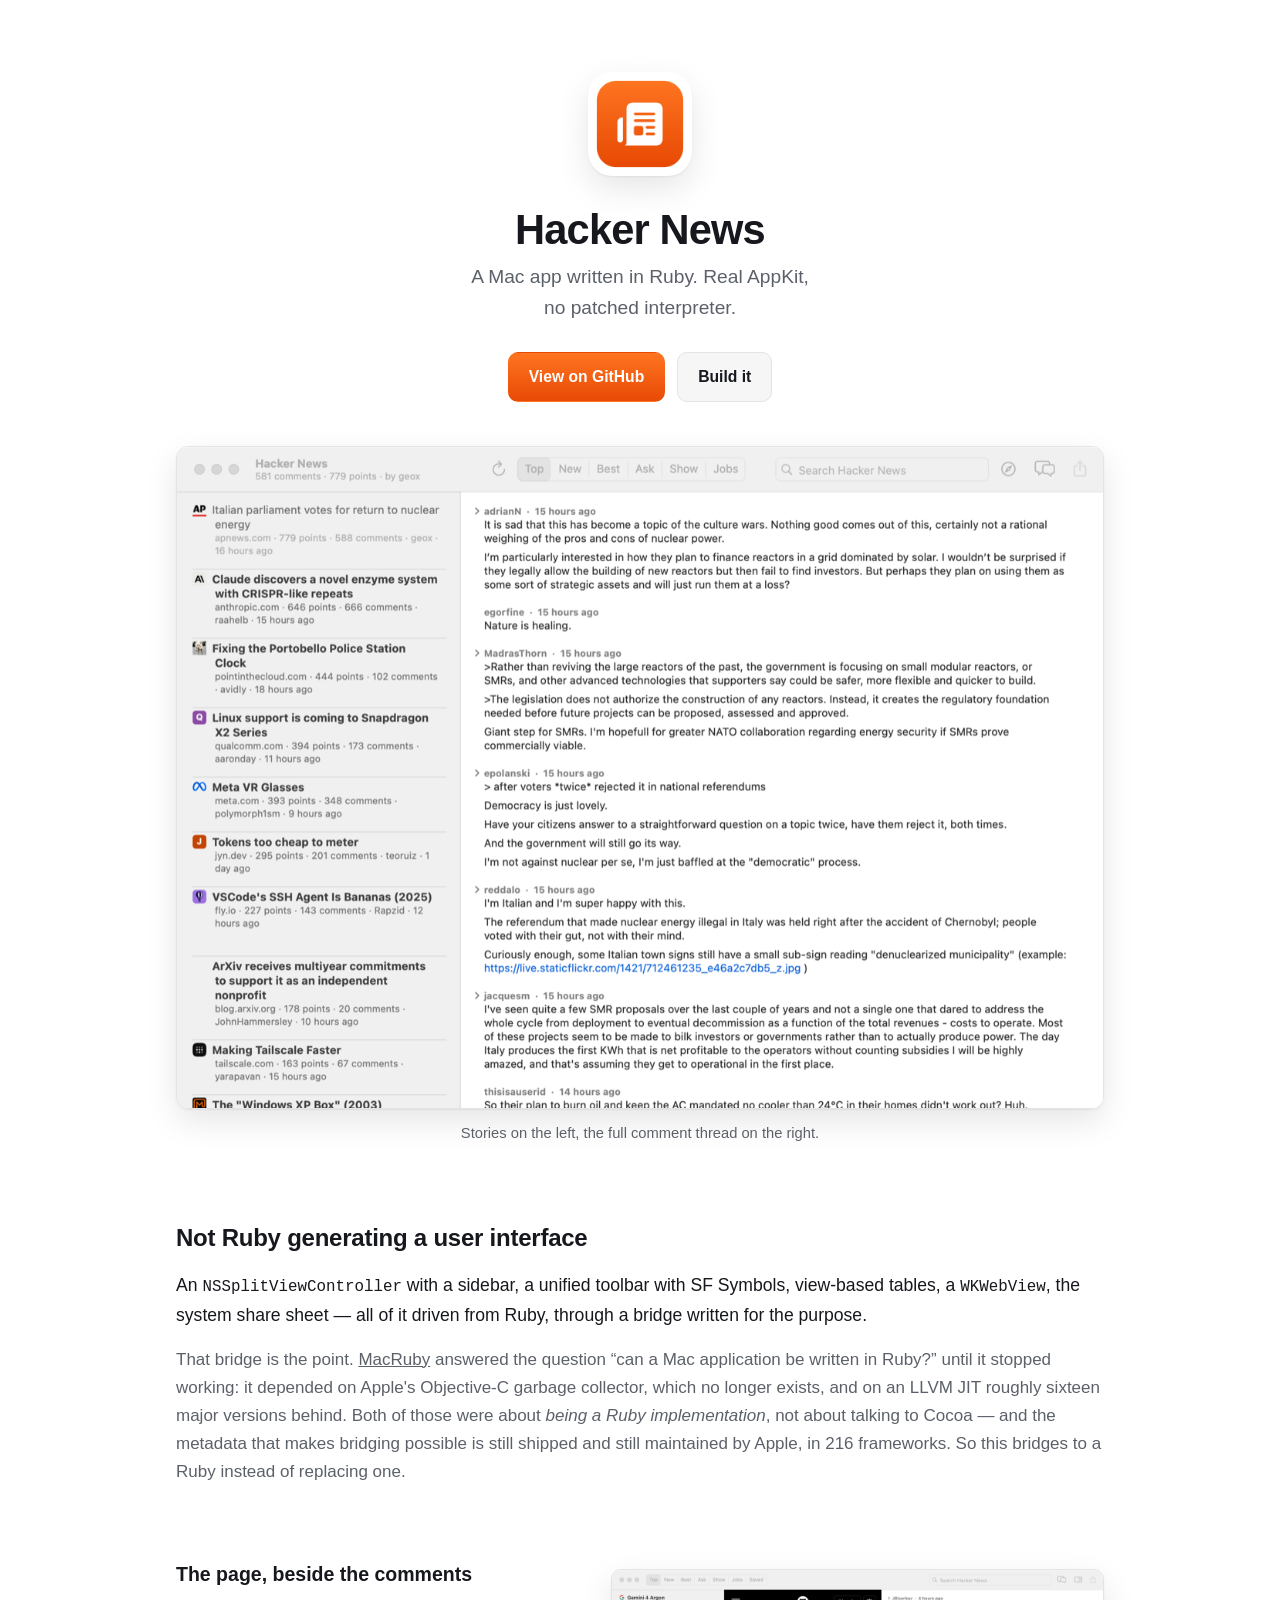
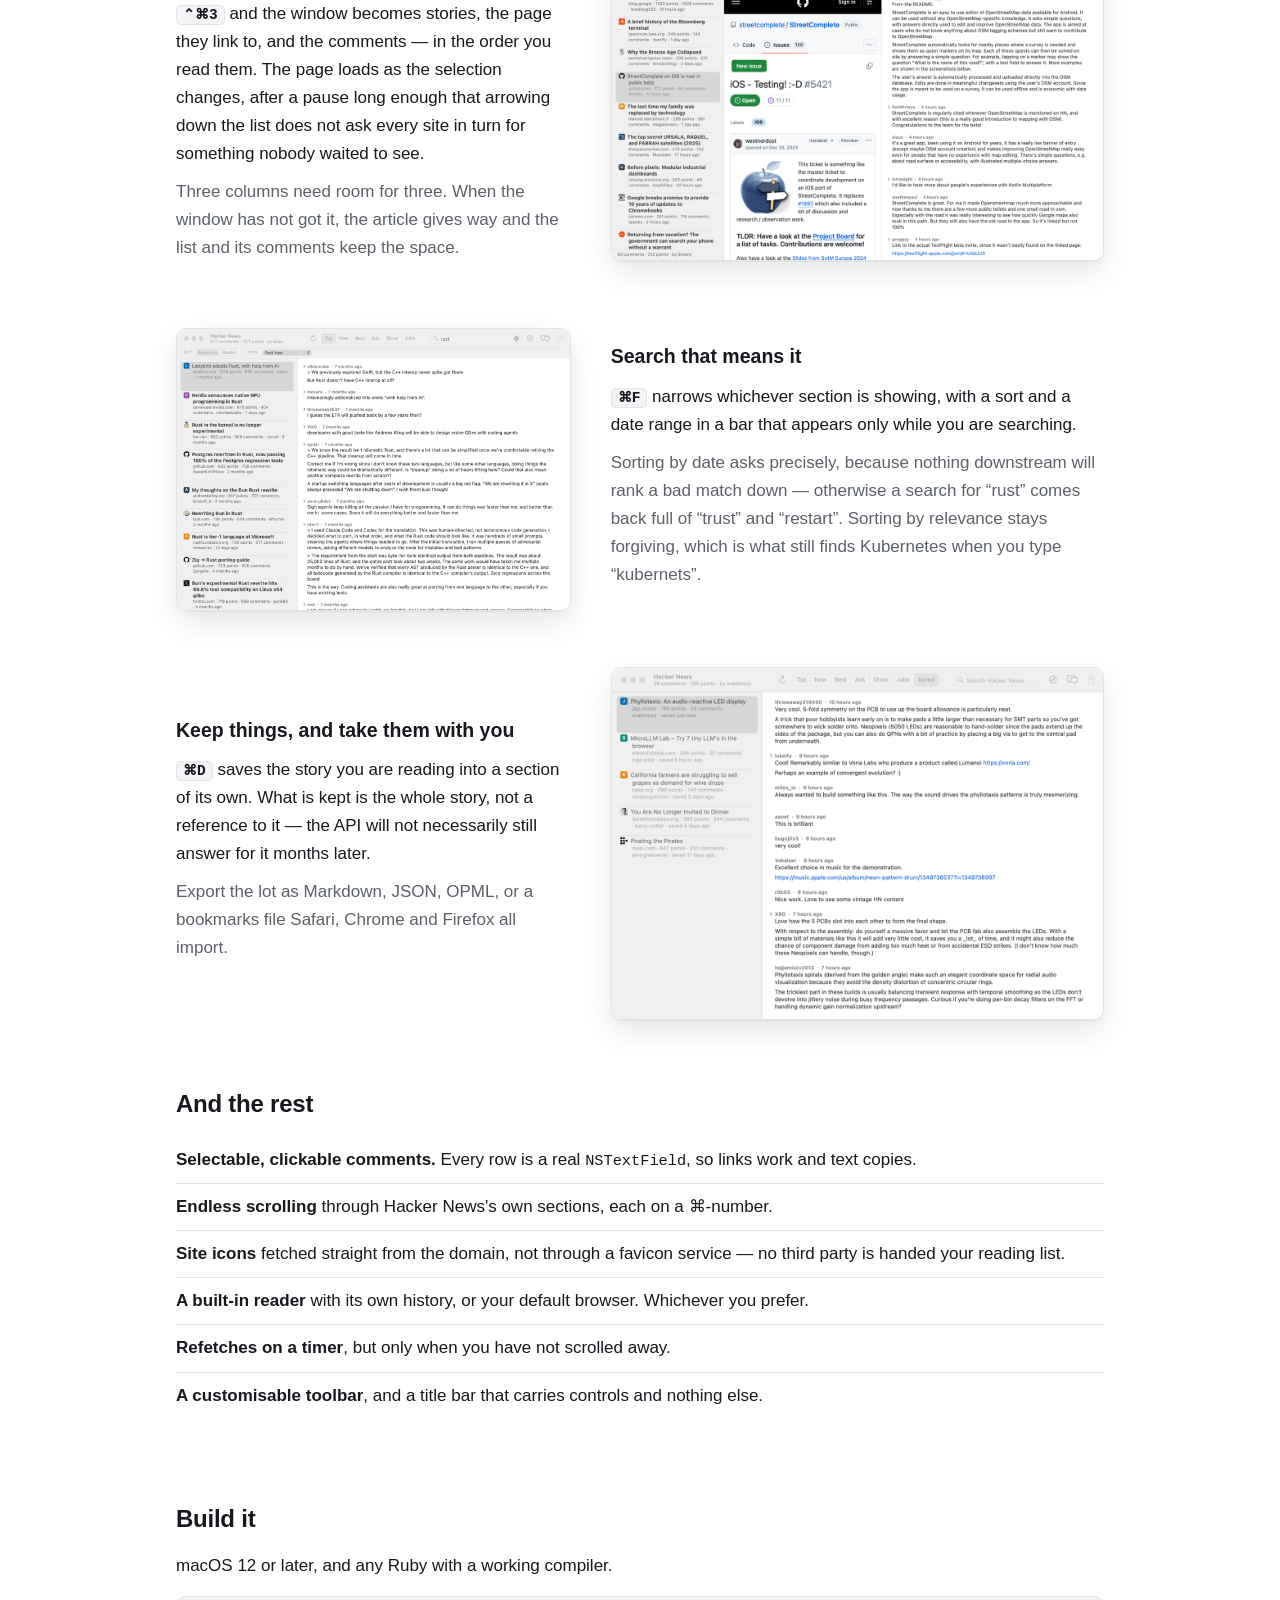
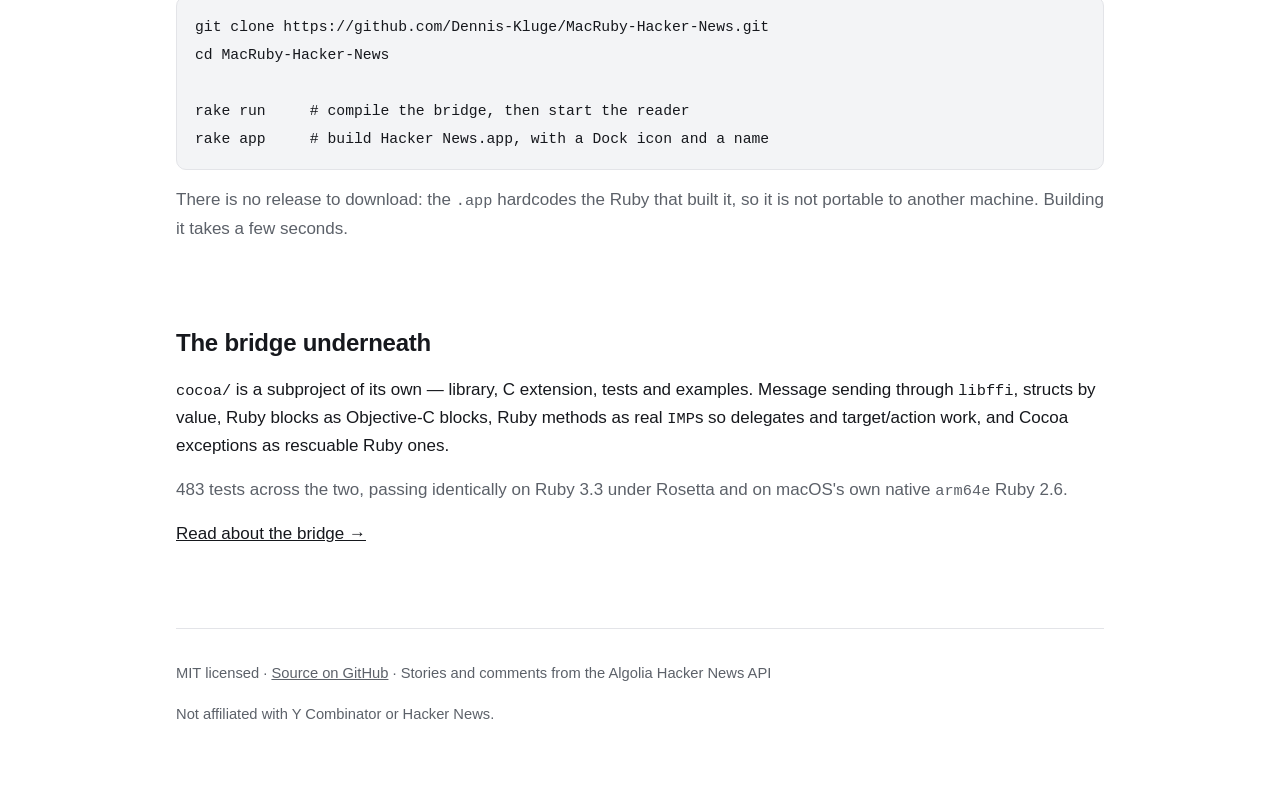
==== docs/index.html @ ddf241d7 "Add a small site for GitHub Pages One page, no build step, served from docs/ -- which already held t" ====
<!DOCTYPE html>
<html lang="en">
<head>
<meta charset="utf-8">
<meta name="viewport" content="width=device-width, initial-scale=1">
<title>Hacker News — a Mac app written in Ruby</title>
<meta name="description" content="A Hacker News reader for macOS written in Ruby: real AppKit through a Cocoa bridge built for it, on stock CRuby.">
<link rel="icon" href="img/icon-64.png" sizes="64x64">
<link rel="apple-touch-icon" href="img/icon-180.png">
<meta property="og:title" content="Hacker News — a Mac app written in Ruby">
<meta property="og:description" content="Real AppKit, driven from Ruby through a Cocoa bridge built for it. No patched interpreter.">
<meta property="og:image" content="https://dennis-kluge.github.io/MacRuby-Hacker-News/img/hackernews.png">
<meta property="og:type" content="website">
<style>
  :root {
    --orange-top: #FF7521;
    --orange-bottom: #E84A05;
    --bg: #ffffff;
    --bg-soft: #f6f6f7;
    --ink: #16181d;
    --ink-soft: #5c6169;
    --rule: #e3e4e8;
    --code-bg: #f3f4f6;
    --shadow: 0 1px 2px rgba(0,0,0,.06), 0 12px 32px rgba(0,0,0,.10);
  }
  @media (prefers-color-scheme: dark) {
    :root {
      --bg: #16181d;
      --bg-soft: #1d2026;
      --ink: #eceef2;
      --ink-soft: #9aa0ab;
      --rule: #2b2f37;
      --code-bg: #22262d;
      --shadow: 0 1px 2px rgba(0,0,0,.4), 0 16px 40px rgba(0,0,0,.45);
    }
  }
  * { box-sizing: border-box; }
  html { -webkit-text-size-adjust: 100%; }
  body {
    margin: 0;
    background: var(--bg);
    color: var(--ink);
    font: 17px/1.65 ui-sans-serif, -apple-system, "SF Pro Text", "Helvetica Neue", Arial, sans-serif;
    -webkit-font-smoothing: antialiased;
  }
  .wrap { max-width: 960px; margin: 0 auto; padding: 0 16px; }
  a { color: inherit; }

  /* ---- hero ---- */
  header { padding: 72px 0 8px; text-align: center; }
  .icon { width: 104px; height: 104px; border-radius: 23%; box-shadow: var(--shadow); }
  h1 { font-size: 2.6rem; line-height: 1.1; margin: 22px 0 8px; letter-spacing: -.02em; }
  .tagline { font-size: 1.2rem; color: var(--ink-soft); margin: 0 auto; max-width: 34ch; }
  .actions { display: flex; gap: 12px; justify-content: center; flex-wrap: wrap; margin: 28px 0 0; }
  .btn {
    display: inline-block; padding: 11px 20px; border-radius: 10px;
    text-decoration: none; font-weight: 600; font-size: .98rem; border: 1px solid transparent;
  }
  .btn-primary {
    color: #fff;
    background: linear-gradient(180deg, var(--orange-top), var(--orange-bottom));
  }
  .btn-secondary { border-color: var(--rule); background: var(--bg-soft); }

  figure { margin: 44px 0 0; }
  figure img {
    width: 100%; height: auto; display: block;
    border-radius: 12px; border: 1px solid var(--rule); box-shadow: var(--shadow);
  }
  figcaption { color: var(--ink-soft); font-size: .92rem; margin-top: 12px; text-align: center; }

  /* ---- sections ---- */
  section { padding: 64px 0 0; }
  h2 { font-size: 1.5rem; margin: 0 0 14px; letter-spacing: -.01em; }
  p { margin: 0 0 16px; }
  .lede { font-size: 1.1rem; }
  .muted { color: var(--ink-soft); }

  .feature { display: grid; gap: 28px; align-items: center; padding: 56px 0 0; }
  @media (min-width: 760px) {
    .feature { grid-template-columns: 1fr 1.25fr; gap: 40px; }
    .feature.flip .text { order: 2; }
  }
  .feature h3 { font-size: 1.22rem; margin: 0 0 10px; }
  .feature p { margin: 0 0 10px; }
  .feature img {
    width: 100%; height: auto; display: block;
    border-radius: 10px; border: 1px solid var(--rule); box-shadow: var(--shadow);
  }

  kbd {
    font: 600 .85em ui-monospace, SFMono-Regular, Menlo, monospace;
    background: var(--code-bg); border: 1px solid var(--rule);
    border-radius: 5px; padding: 1px 6px; white-space: nowrap;
  }
  pre {
    background: var(--code-bg); border: 1px solid var(--rule); border-radius: 10px;
    padding: 16px 18px; overflow-x: auto; margin: 0 0 16px;
  }
  code { font: .9em/1.6 ui-monospace, SFMono-Regular, Menlo, monospace; }
  pre code { font-size: .92rem; }

  ul.plain { list-style: none; padding: 0; margin: 0 0 16px; }
  ul.plain li { padding: 9px 0; border-bottom: 1px solid var(--rule); }
  ul.plain li:last-child { border-bottom: 0; }

  footer {
    margin-top: 80px; padding: 32px 0 56px;
    border-top: 1px solid var(--rule); color: var(--ink-soft); font-size: .92rem;
  }
  footer a { color: var(--ink-soft); }
</style>
</head>
<body>

<div class="wrap">

  <header>
    <img class="icon" src="img/icon-512.png" alt="" width="104" height="104">
    <h1>Hacker News</h1>
    <p class="tagline">A Mac app written in Ruby. Real AppKit, no patched interpreter.</p>
    <div class="actions">
      <a class="btn btn-primary" href="https://github.com/Dennis-Kluge/MacRuby-Hacker-News">View on GitHub</a>
      <a class="btn btn-secondary" href="#build">Build it</a>
    </div>

    <figure>
      <img src="img/hackernews.png" alt="The reader: stories on the left, the full comment thread on the right."
           width="1200" height="858">
      <figcaption>Stories on the left, the full comment thread on the right.</figcaption>
    </figure>
  </header>

  <section>
    <h2>Not Ruby generating a user interface</h2>
    <p class="lede">
      An <code>NSSplitViewController</code> with a sidebar, a unified toolbar with SF
      Symbols, view-based tables, a <code>WKWebView</code>, the system share sheet —
      all of it driven from Ruby, through a bridge written for the purpose.
    </p>
    <p class="muted">
      That bridge is the point. <a href="https://github.com/macruby/macruby">MacRuby</a>
      answered the question “can a Mac application be written in Ruby?” until it stopped
      working: it depended on Apple's Objective-C garbage collector, which no longer
      exists, and on an LLVM JIT roughly sixteen major versions behind. Both of those
      were about <em>being a Ruby implementation</em>, not about talking to Cocoa — and
      the metadata that makes bridging possible is still shipped and still maintained by
      Apple, in 216 frameworks. So this bridges to a Ruby instead of replacing one.
    </p>
  </section>

  <div class="feature">
    <div class="text">
      <h3>The page, beside the comments</h3>
      <p>
        <kbd>⌃⌘3</kbd> and the window becomes stories, the page they link to, and the
        comments — in the order you read them. The page loads as the selection changes,
        after a pause long enough that arrowing down the list does not ask every site in
        turn for something nobody waited to see.
      </p>
      <p class="muted">
        Three columns need room for three. When the window has not got it, the article
        gives way and the list and its comments keep the space.
      </p>
    </div>
    <img src="img/hackernews_three_column.png" loading="lazy"
         alt="Three columns: the story list, a GitHub page, and the comment thread."
         width="1200" height="707">
  </div>

  <div class="feature flip">
    <div class="text">
      <h3>Search that means it</h3>
      <p>
        <kbd>⌘F</kbd> narrows whichever section is showing, with a sort and a date range
        in a bar that appears only while you are searching.
      </p>
      <p class="muted">
        Sorting by date asks precisely, because nothing downstream will rank a bad match
        down — otherwise a search for “rust” comes back full of “trust” and “restart”.
        Sorting by relevance stays forgiving, which is what still finds Kubernetes when
        you type “kubernets”.
      </p>
    </div>
    <img src="img/hackernews_search.png" loading="lazy"
         alt="Search results with a filter bar for sort order and date range."
         width="1200" height="858">
  </div>

  <div class="feature">
    <div class="text">
      <h3>Keep things, and take them with you</h3>
      <p>
        <kbd>⌘D</kbd> saves the story you are reading into a section of its own. What is
        kept is the whole story, not a reference to it — the API will not necessarily
        still answer for it months later.
      </p>
      <p class="muted">
        Export the lot as Markdown, JSON, OPML, or a bookmarks file Safari, Chrome and
        Firefox all import.
      </p>
    </div>
    <img src="img/hackernews_saved.png" loading="lazy"
         alt="The Saved section, each row showing when it was saved."
         width="1200" height="858">
  </div>

  <section>
    <h2>And the rest</h2>
    <ul class="plain">
      <li><strong>Selectable, clickable comments.</strong> Every row is a real <code>NSTextField</code>, so links work and text copies.</li>
      <li><strong>Endless scrolling</strong> through Hacker News's own sections, each on a ⌘-number.</li>
      <li><strong>Site icons</strong> fetched straight from the domain, not through a favicon service — no third party is handed your reading list.</li>
      <li><strong>A built-in reader</strong> with its own history, or your default browser. Whichever you prefer.</li>
      <li><strong>Refetches on a timer</strong>, but only when you have not scrolled away.</li>
      <li><strong>A customisable toolbar</strong>, and a title bar that carries controls and nothing else.</li>
    </ul>
  </section>

  <section id="build">
    <h2>Build it</h2>
    <p>macOS 12 or later, and any Ruby with a working compiler.</p>
<pre><code>git clone https://github.com/Dennis-Kluge/MacRuby-Hacker-News.git
cd MacRuby-Hacker-News

rake run     # compile the bridge, then start the reader
rake app     # build Hacker News.app, with a Dock icon and a name</code></pre>
    <p class="muted">
      There is no release to download: the <code>.app</code> hardcodes the Ruby that
      built it, so it is not portable to another machine. Building it takes a few
      seconds.
    </p>
  </section>

  <section>
    <h2>The bridge underneath</h2>
    <p>
      <code>cocoa/</code> is a subproject of its own — library, C extension, tests and
      examples. Message sending through <code>libffi</code>, structs by value, Ruby
      blocks as Objective-C blocks, Ruby methods as real <code>IMP</code>s so delegates
      and target/action work, and Cocoa exceptions as rescuable Ruby ones.
    </p>
    <p class="muted">
      483 tests across the two, passing identically on Ruby 3.3 under Rosetta and on
      macOS's own native <code>arm64e</code> Ruby 2.6.
    </p>
    <p>
      <a href="https://github.com/Dennis-Kluge/MacRuby-Hacker-News/tree/main/cocoa">Read about the bridge →</a>
    </p>
  </section>

  <footer>
    <p>
      MIT licensed ·
      <a href="https://github.com/Dennis-Kluge/MacRuby-Hacker-News">Source on GitHub</a> ·
      Stories and comments from the Algolia Hacker News API
    </p>
    <p>Not affiliated with Y Combinator or Hacker News.</p>
  </footer>

</div>
</body>
</html>
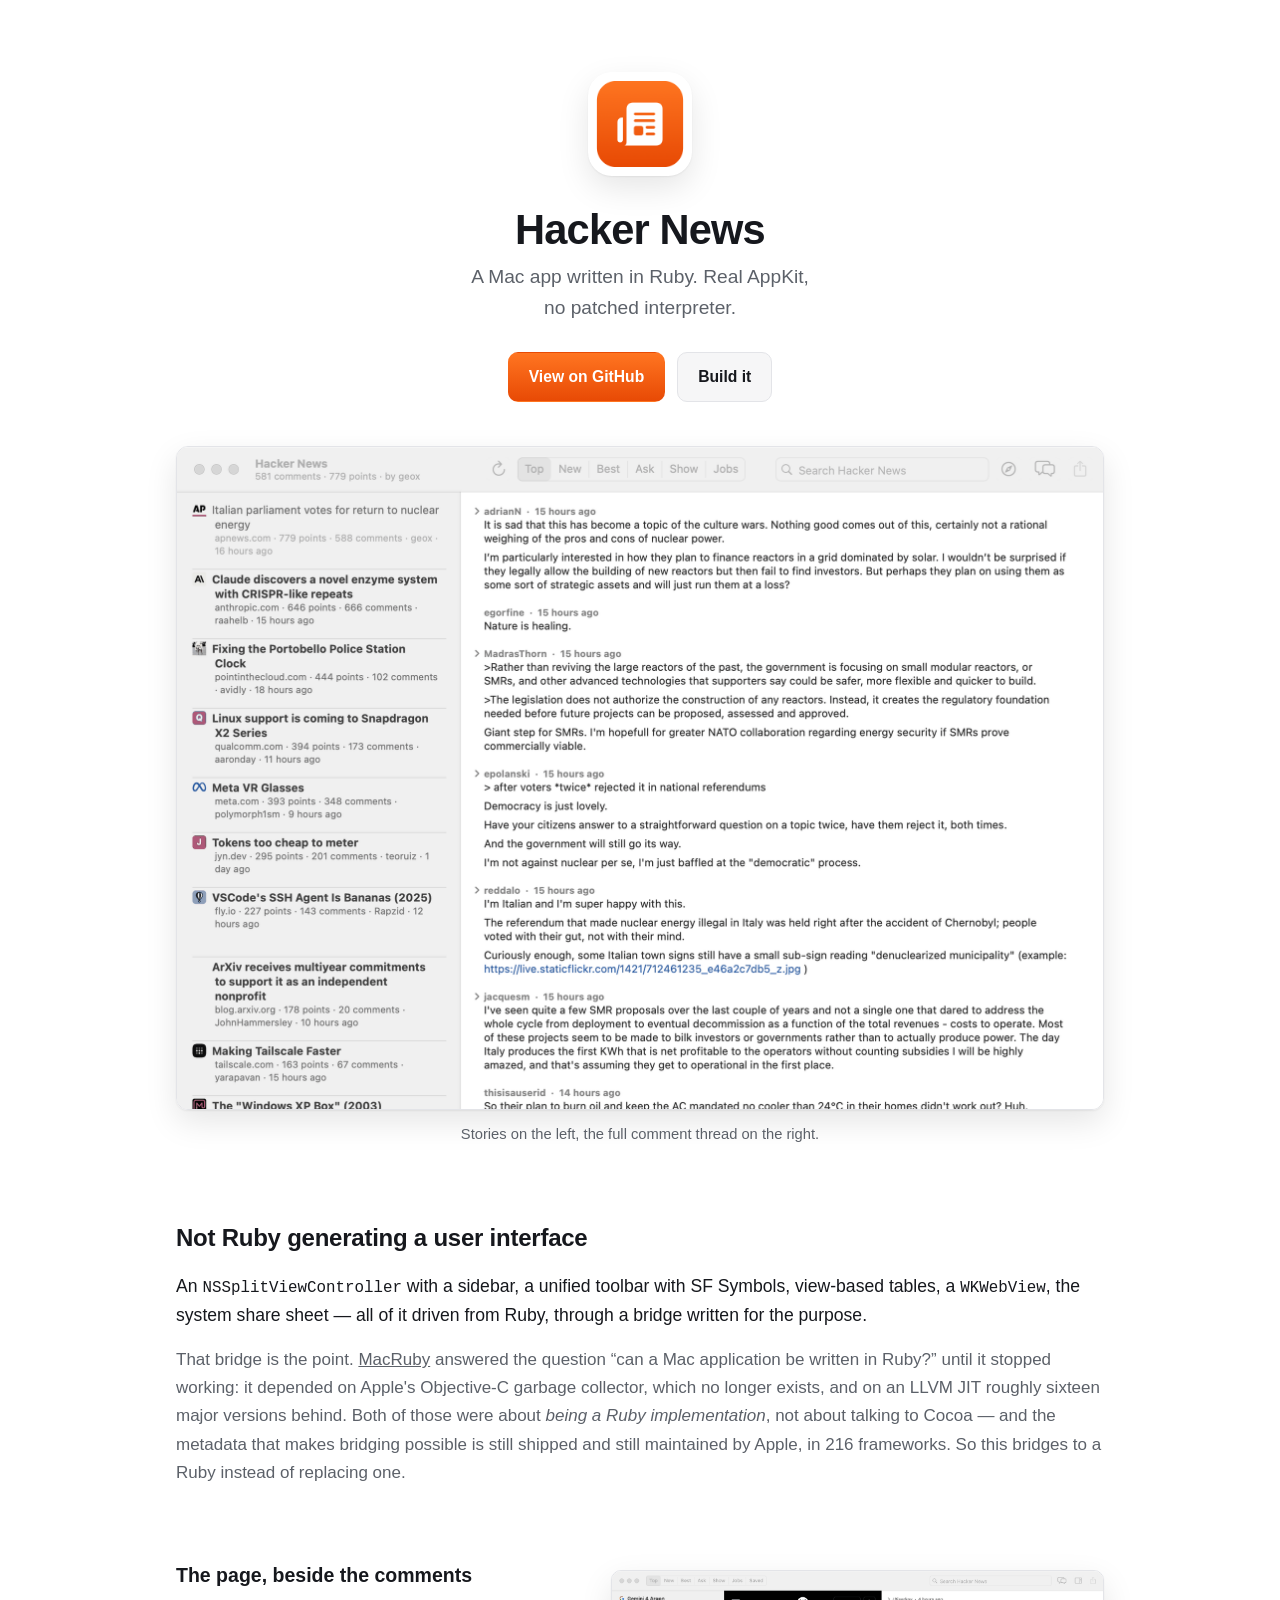
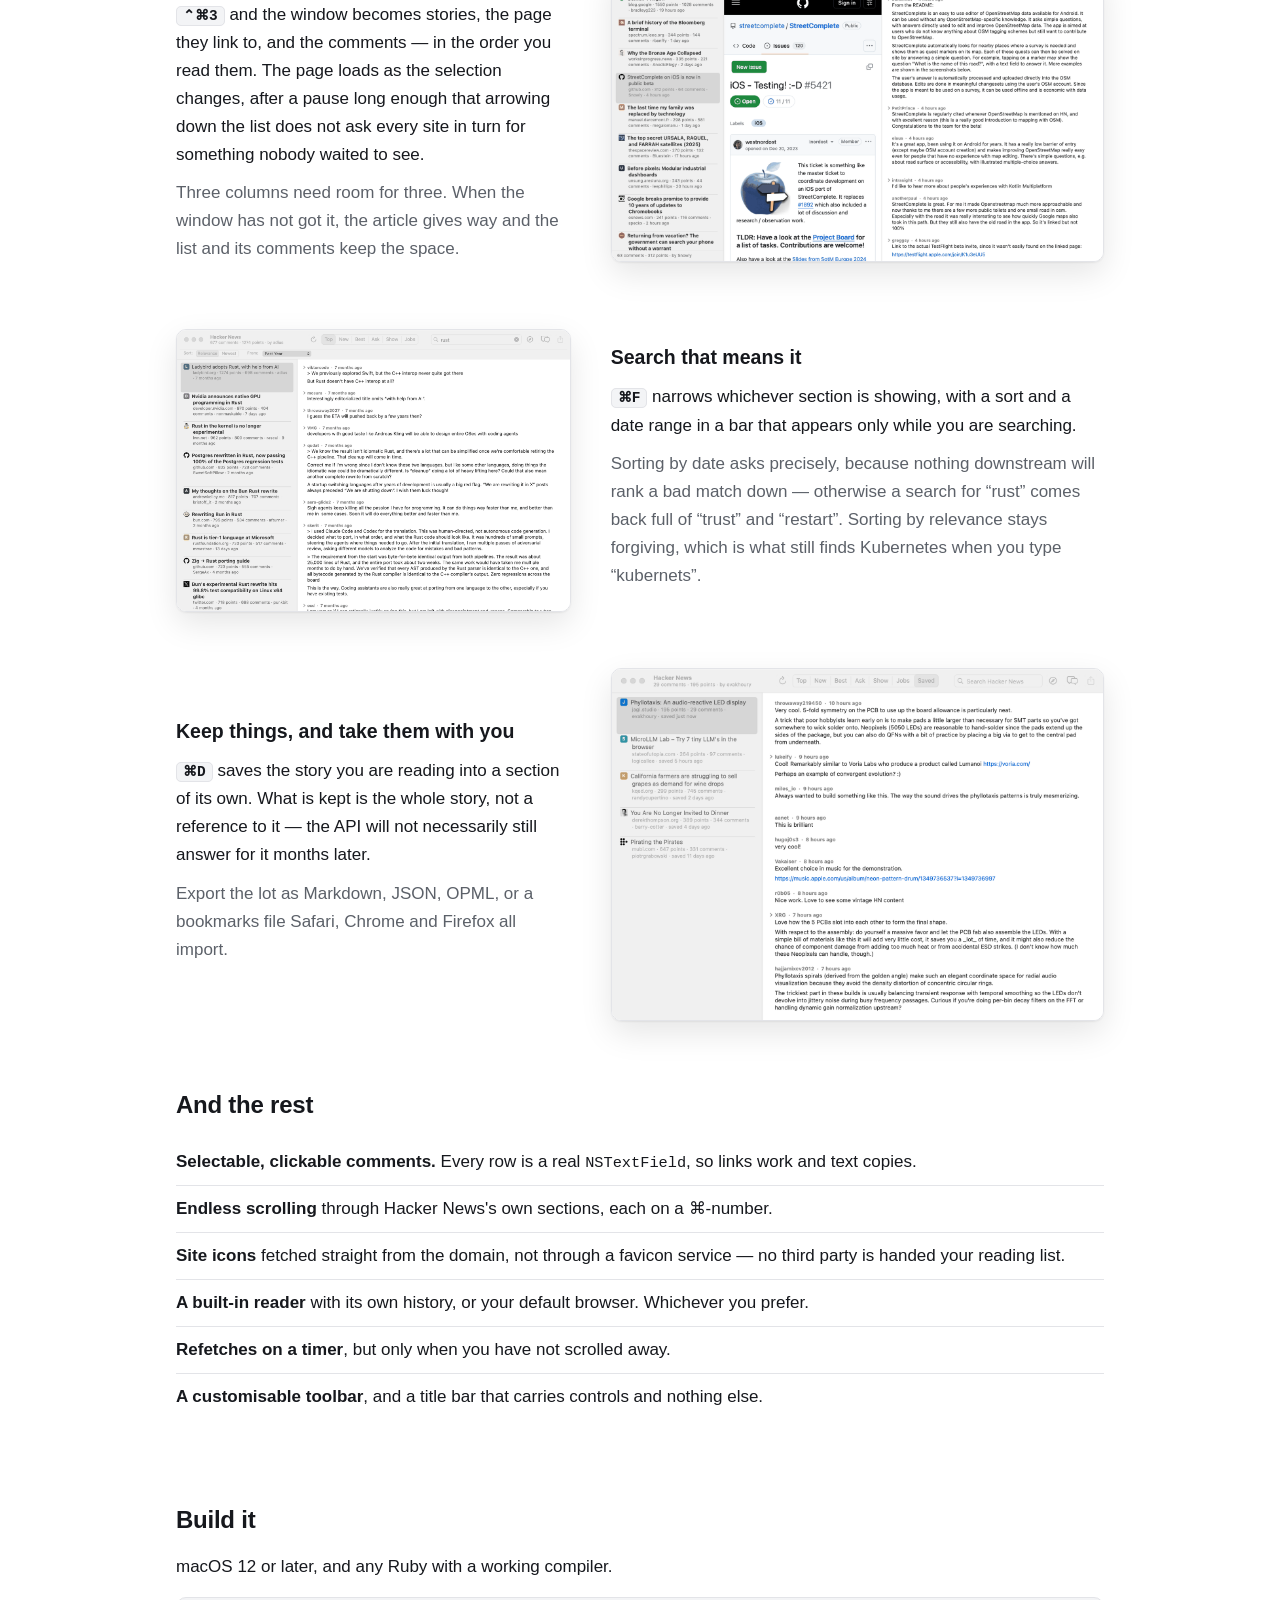
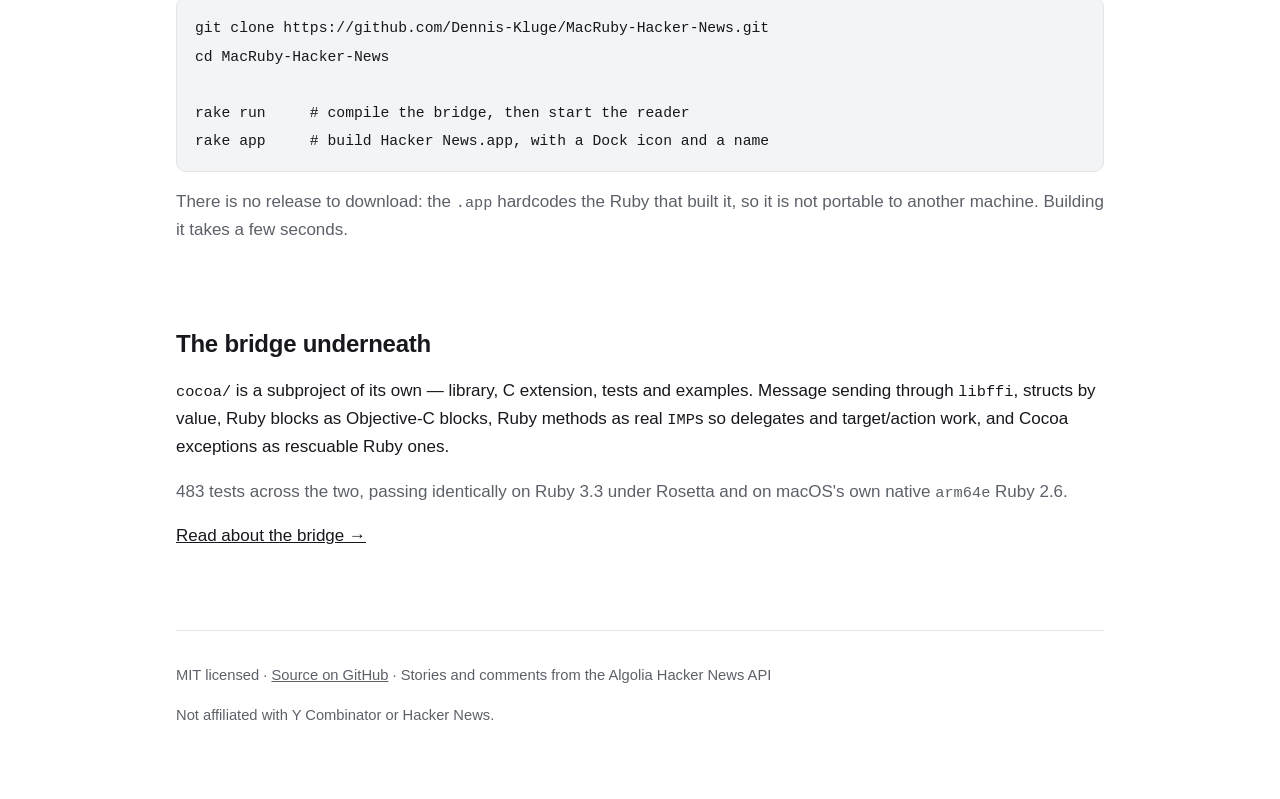
==== commit f56bb5c1: "Serve the screenshots at the density the screen actually has The hero was soft, and it was my own op" ====
--- a/docs/index.html
+++ b/docs/index.html
@@ -116,7 +116,7 @@
 <div class="wrap">
 
   <header>
-    <img class="icon" src="img/icon-512.png" alt="" width="104" height="104">
+    <img class="icon" src="img/icon-256.png" alt="" width="104" height="104">
     <h1>Hacker News</h1>
     <p class="tagline">A Mac app written in Ruby. Real AppKit, no patched interpreter.</p>
     <div class="actions">
@@ -126,7 +126,7 @@
 
     <figure>
       <img src="img/hackernews.png" alt="The reader: stories on the left, the full comment thread on the right."
-           width="1200" height="858">
+           width="1860" height="1330">
       <figcaption>Stories on the left, the full comment thread on the right.</figcaption>
     </figure>
   </header>
@@ -165,7 +165,7 @@
     </div>
     <img src="img/hackernews_three_column.png" loading="lazy"
          alt="Three columns: the story list, a GitHub page, and the comment thread."
-         width="1200" height="707">
+         width="1500" height="884">
   </div>
 
   <div class="feature flip">
@@ -184,7 +184,7 @@
     </div>
     <img src="img/hackernews_search.png" loading="lazy"
          alt="Search results with a filter bar for sort order and date range."
-         width="1200" height="858">
+         width="1500" height="1072">
   </div>
 
   <div class="feature">
@@ -202,7 +202,7 @@
     </div>
     <img src="img/hackernews_saved.png" loading="lazy"
          alt="The Saved section, each row showing when it was saved."
-         width="1200" height="858">
+         width="1500" height="1072">
   </div>
 
   <section>
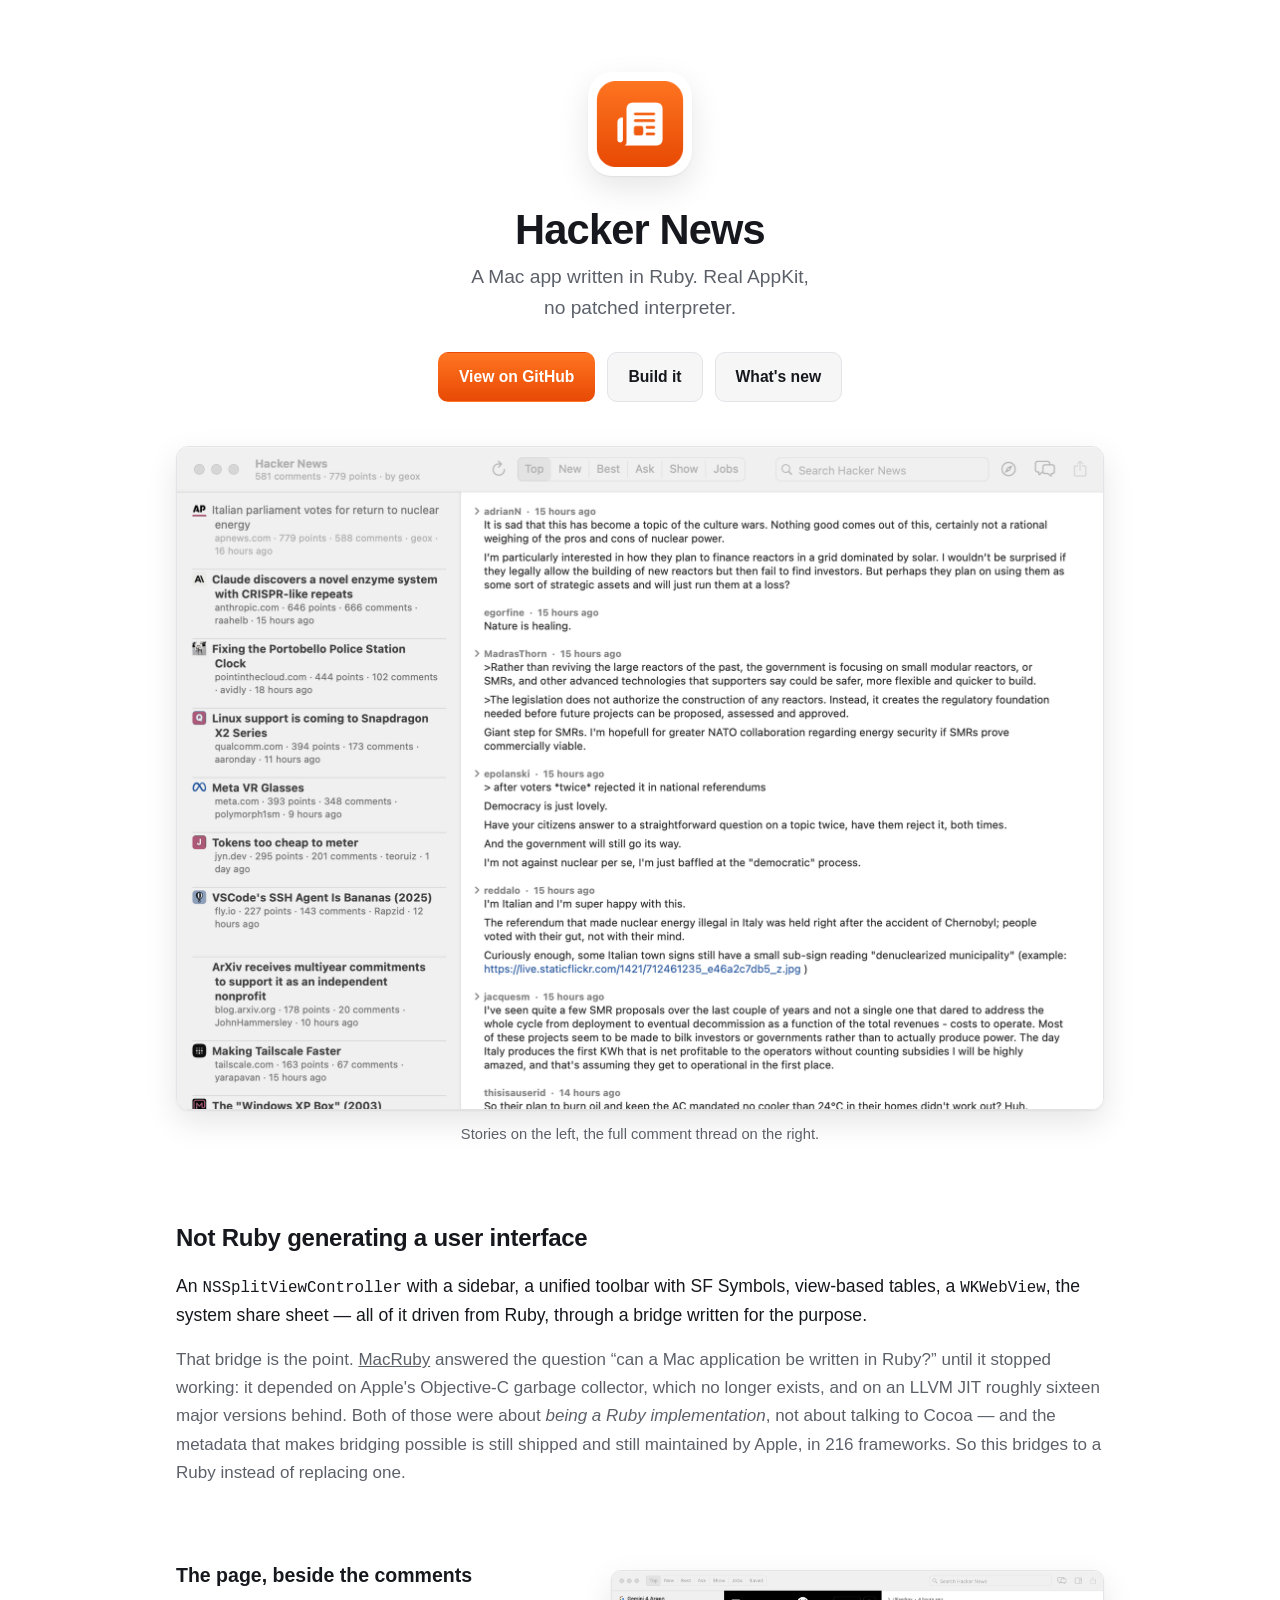
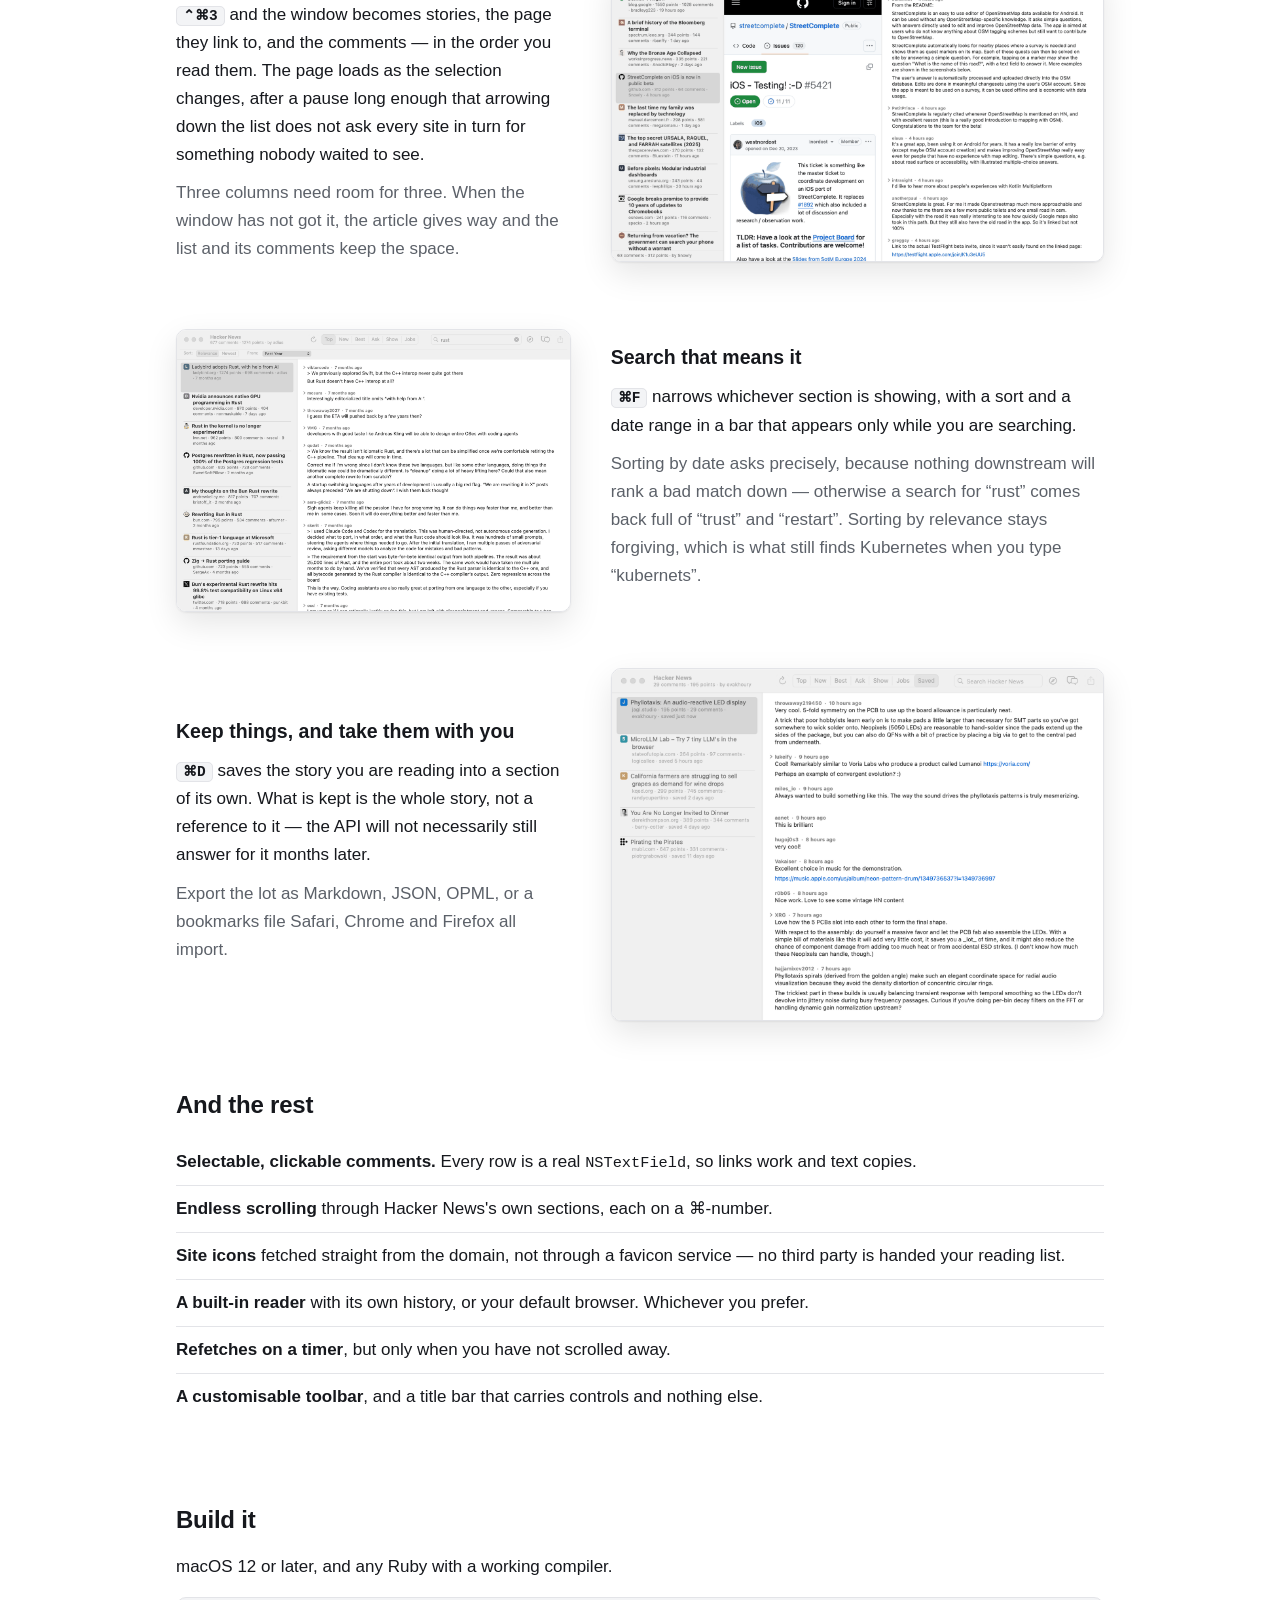
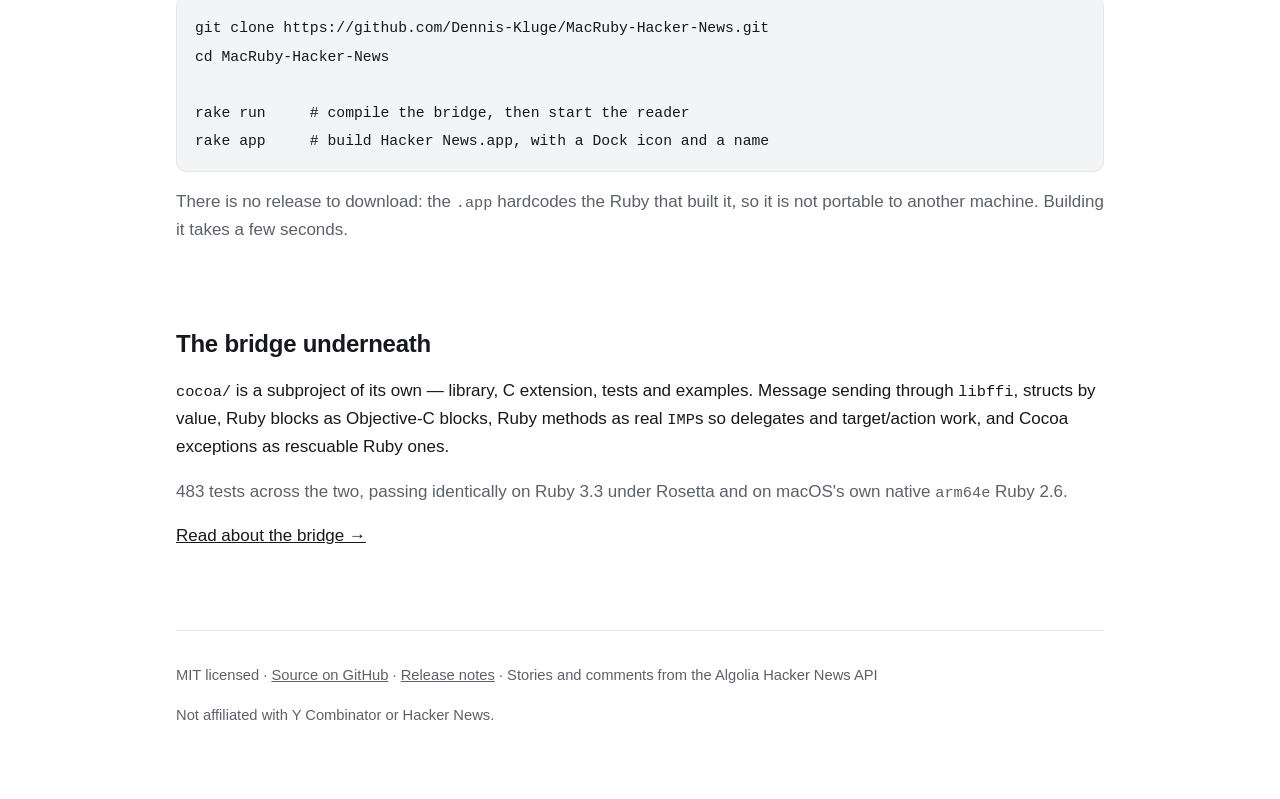
==== commit 78e16477: "Put the release notes on the site, generated from the changelog The site said nothing about what cha" ====
--- a/docs/index.html
+++ b/docs/index.html
@@ -11,105 +11,7 @@
 <meta property="og:description" content="Real AppKit, driven from Ruby through a Cocoa bridge built for it. No patched interpreter.">
 <meta property="og:image" content="https://dennis-kluge.github.io/MacRuby-Hacker-News/img/hackernews.png">
 <meta property="og:type" content="website">
-<style>
-  :root {
-    --orange-top: #FF7521;
-    --orange-bottom: #E84A05;
-    --bg: #ffffff;
-    --bg-soft: #f6f6f7;
-    --ink: #16181d;
-    --ink-soft: #5c6169;
-    --rule: #e3e4e8;
-    --code-bg: #f3f4f6;
-    --shadow: 0 1px 2px rgba(0,0,0,.06), 0 12px 32px rgba(0,0,0,.10);
-  }
-  @media (prefers-color-scheme: dark) {
-    :root {
-      --bg: #16181d;
-      --bg-soft: #1d2026;
-      --ink: #eceef2;
-      --ink-soft: #9aa0ab;
-      --rule: #2b2f37;
-      --code-bg: #22262d;
-      --shadow: 0 1px 2px rgba(0,0,0,.4), 0 16px 40px rgba(0,0,0,.45);
-    }
-  }
-  * { box-sizing: border-box; }
-  html { -webkit-text-size-adjust: 100%; }
-  body {
-    margin: 0;
-    background: var(--bg);
-    color: var(--ink);
-    font: 17px/1.65 ui-sans-serif, -apple-system, "SF Pro Text", "Helvetica Neue", Arial, sans-serif;
-    -webkit-font-smoothing: antialiased;
-  }
-  .wrap { max-width: 960px; margin: 0 auto; padding: 0 16px; }
-  a { color: inherit; }
-
-  /* ---- hero ---- */
-  header { padding: 72px 0 8px; text-align: center; }
-  .icon { width: 104px; height: 104px; border-radius: 23%; box-shadow: var(--shadow); }
-  h1 { font-size: 2.6rem; line-height: 1.1; margin: 22px 0 8px; letter-spacing: -.02em; }
-  .tagline { font-size: 1.2rem; color: var(--ink-soft); margin: 0 auto; max-width: 34ch; }
-  .actions { display: flex; gap: 12px; justify-content: center; flex-wrap: wrap; margin: 28px 0 0; }
-  .btn {
-    display: inline-block; padding: 11px 20px; border-radius: 10px;
-    text-decoration: none; font-weight: 600; font-size: .98rem; border: 1px solid transparent;
-  }
-  .btn-primary {
-    color: #fff;
-    background: linear-gradient(180deg, var(--orange-top), var(--orange-bottom));
-  }
-  .btn-secondary { border-color: var(--rule); background: var(--bg-soft); }
-
-  figure { margin: 44px 0 0; }
-  figure img {
-    width: 100%; height: auto; display: block;
-    border-radius: 12px; border: 1px solid var(--rule); box-shadow: var(--shadow);
-  }
-  figcaption { color: var(--ink-soft); font-size: .92rem; margin-top: 12px; text-align: center; }
-
-  /* ---- sections ---- */
-  section { padding: 64px 0 0; }
-  h2 { font-size: 1.5rem; margin: 0 0 14px; letter-spacing: -.01em; }
-  p { margin: 0 0 16px; }
-  .lede { font-size: 1.1rem; }
-  .muted { color: var(--ink-soft); }
-
-  .feature { display: grid; gap: 28px; align-items: center; padding: 56px 0 0; }
-  @media (min-width: 760px) {
-    .feature { grid-template-columns: 1fr 1.25fr; gap: 40px; }
-    .feature.flip .text { order: 2; }
-  }
-  .feature h3 { font-size: 1.22rem; margin: 0 0 10px; }
-  .feature p { margin: 0 0 10px; }
-  .feature img {
-    width: 100%; height: auto; display: block;
-    border-radius: 10px; border: 1px solid var(--rule); box-shadow: var(--shadow);
-  }
-
-  kbd {
-    font: 600 .85em ui-monospace, SFMono-Regular, Menlo, monospace;
-    background: var(--code-bg); border: 1px solid var(--rule);
-    border-radius: 5px; padding: 1px 6px; white-space: nowrap;
-  }
-  pre {
-    background: var(--code-bg); border: 1px solid var(--rule); border-radius: 10px;
-    padding: 16px 18px; overflow-x: auto; margin: 0 0 16px;
-  }
-  code { font: .9em/1.6 ui-monospace, SFMono-Regular, Menlo, monospace; }
-  pre code { font-size: .92rem; }
-
-  ul.plain { list-style: none; padding: 0; margin: 0 0 16px; }
-  ul.plain li { padding: 9px 0; border-bottom: 1px solid var(--rule); }
-  ul.plain li:last-child { border-bottom: 0; }
-
-  footer {
-    margin-top: 80px; padding: 32px 0 56px;
-    border-top: 1px solid var(--rule); color: var(--ink-soft); font-size: .92rem;
-  }
-  footer a { color: var(--ink-soft); }
-</style>
+<link rel="stylesheet" href="style.css">
 </head>
 <body>
 
@@ -122,6 +24,7 @@
     <div class="actions">
       <a class="btn btn-primary" href="https://github.com/Dennis-Kluge/MacRuby-Hacker-News">View on GitHub</a>
       <a class="btn btn-secondary" href="#build">Build it</a>
+      <a class="btn btn-secondary" href="changelog.html">What's new</a>
     </div>
 
     <figure>
@@ -253,6 +156,7 @@
     <p>
       MIT licensed ·
       <a href="https://github.com/Dennis-Kluge/MacRuby-Hacker-News">Source on GitHub</a> ·
+      <a href="changelog.html">Release notes</a> ·
       Stories and comments from the Algolia Hacker News API
     </p>
     <p>Not affiliated with Y Combinator or Hacker News.</p>
--- a/docs/style.css
+++ b/docs/style.css
@@ -0,0 +1,111 @@
+:root {
+    --orange-top: #FF7521;
+    --orange-bottom: #E84A05;
+    --bg: #ffffff;
+    --bg-soft: #f6f6f7;
+    --ink: #16181d;
+    --ink-soft: #5c6169;
+    --rule: #e3e4e8;
+    --code-bg: #f3f4f6;
+    --shadow: 0 1px 2px rgba(0,0,0,.06), 0 12px 32px rgba(0,0,0,.10);
+  }
+  @media (prefers-color-scheme: dark) {
+    :root {
+      --bg: #16181d;
+      --bg-soft: #1d2026;
+      --ink: #eceef2;
+      --ink-soft: #9aa0ab;
+      --rule: #2b2f37;
+      --code-bg: #22262d;
+      --shadow: 0 1px 2px rgba(0,0,0,.4), 0 16px 40px rgba(0,0,0,.45);
+    }
+  }
+  * { box-sizing: border-box; }
+  html { -webkit-text-size-adjust: 100%; }
+  body {
+    margin: 0;
+    background: var(--bg);
+    color: var(--ink);
+    font: 17px/1.65 ui-sans-serif, -apple-system, "SF Pro Text", "Helvetica Neue", Arial, sans-serif;
+    -webkit-font-smoothing: antialiased;
+  }
+  .wrap { max-width: 960px; margin: 0 auto; padding: 0 16px; }
+  a { color: inherit; }
+
+  /* ---- hero ---- */
+  header { padding: 72px 0 8px; text-align: center; }
+  .icon { width: 104px; height: 104px; border-radius: 23%; box-shadow: var(--shadow); }
+  h1 { font-size: 2.6rem; line-height: 1.1; margin: 22px 0 8px; letter-spacing: -.02em; }
+  .tagline { font-size: 1.2rem; color: var(--ink-soft); margin: 0 auto; max-width: 34ch; }
+  .actions { display: flex; gap: 12px; justify-content: center; flex-wrap: wrap; margin: 28px 0 0; }
+  .btn {
+    display: inline-block; padding: 11px 20px; border-radius: 10px;
+    text-decoration: none; font-weight: 600; font-size: .98rem; border: 1px solid transparent;
+  }
+  .btn-primary {
+    color: #fff;
+    background: linear-gradient(180deg, var(--orange-top), var(--orange-bottom));
+  }
+  .btn-secondary { border-color: var(--rule); background: var(--bg-soft); }
+
+  figure { margin: 44px 0 0; }
+  figure img {
+    width: 100%; height: auto; display: block;
+    border-radius: 12px; border: 1px solid var(--rule); box-shadow: var(--shadow);
+  }
+  figcaption { color: var(--ink-soft); font-size: .92rem; margin-top: 12px; text-align: center; }
+
+  /* ---- sections ---- */
+  section { padding: 64px 0 0; }
+  h2 { font-size: 1.5rem; margin: 0 0 14px; letter-spacing: -.01em; }
+  p { margin: 0 0 16px; }
+  .lede { font-size: 1.1rem; }
+  .muted { color: var(--ink-soft); }
+
+  .feature { display: grid; gap: 28px; align-items: center; padding: 56px 0 0; }
+  @media (min-width: 760px) {
+    .feature { grid-template-columns: 1fr 1.25fr; gap: 40px; }
+    .feature.flip .text { order: 2; }
+  }
+  .feature h3 { font-size: 1.22rem; margin: 0 0 10px; }
+  .feature p { margin: 0 0 10px; }
+  .feature img {
+    width: 100%; height: auto; display: block;
+    border-radius: 10px; border: 1px solid var(--rule); box-shadow: var(--shadow);
+  }
+
+  kbd {
+    font: 600 .85em ui-monospace, SFMono-Regular, Menlo, monospace;
+    background: var(--code-bg); border: 1px solid var(--rule);
+    border-radius: 5px; padding: 1px 6px; white-space: nowrap;
+  }
+  pre {
+    background: var(--code-bg); border: 1px solid var(--rule); border-radius: 10px;
+    padding: 16px 18px; overflow-x: auto; margin: 0 0 16px;
+  }
+  code { font: .9em/1.6 ui-monospace, SFMono-Regular, Menlo, monospace; }
+  pre code { font-size: .92rem; }
+
+  ul.plain { list-style: none; padding: 0; margin: 0 0 16px; }
+  ul.plain li { padding: 9px 0; border-bottom: 1px solid var(--rule); }
+  ul.plain li:last-child { border-bottom: 0; }
+
+  footer {
+    margin-top: 80px; padding: 32px 0 56px;
+    border-top: 1px solid var(--rule); color: var(--ink-soft); font-size: .92rem;
+  }
+  footer a { color: var(--ink-soft); }
+
+/* ---- the changelog page ---- */
+/* Only the top: the shorthand would wipe .wrap's side gutters. */
+.page { padding-top: 56px; }
+.page h1 { font-size: 2rem; margin: 0 0 6px; }
+.page .back { display: inline-block; margin: 0 0 32px; color: var(--ink-soft);
+              text-decoration: none; font-size: .95rem; }
+.page .back:hover { color: var(--ink); }
+.release { padding: 36px 0 0; border-top: 1px solid var(--rule); margin-top: 36px; }
+.release:first-of-type { border-top: 0; margin-top: 0; padding-top: 8px; }
+.release h2 { font-size: 1.6rem; margin: 0 0 4px; }
+.release .when { color: var(--ink-soft); font-size: .92rem; margin: 0 0 18px; }
+.release ul { padding-left: 22px; margin: 0 0 16px; }
+.release li { margin: 0 0 8px; }
